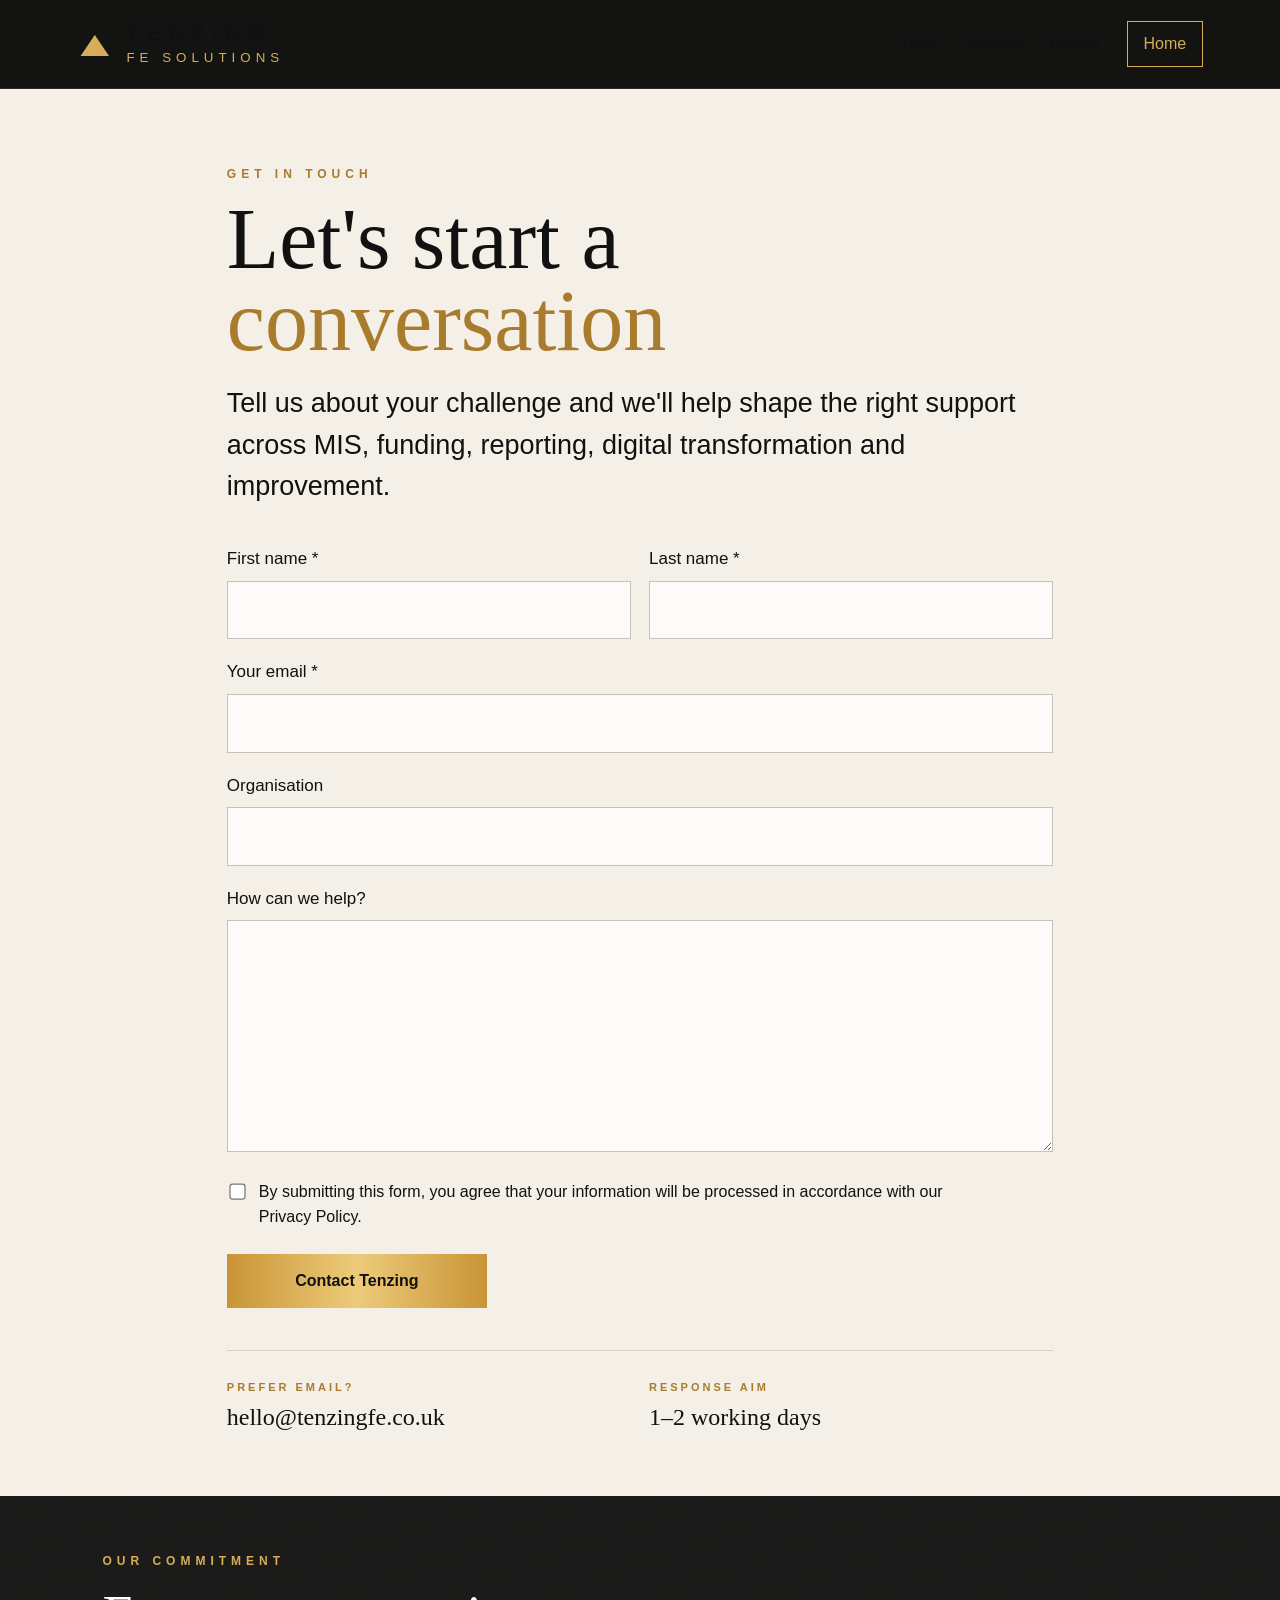
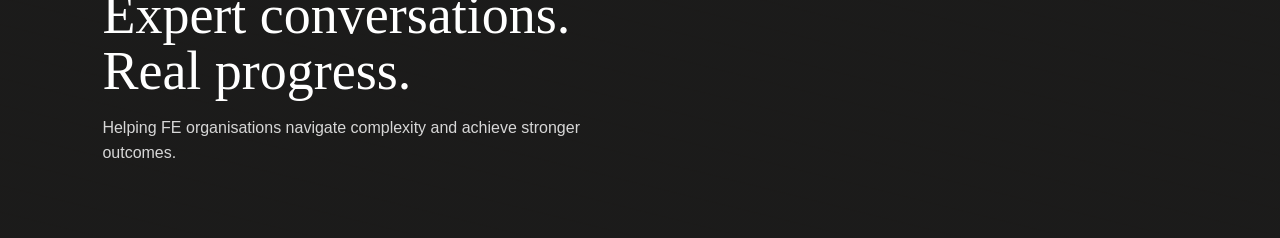
==== contact.html @ 24707d2e "Add files via upload" ====
<!DOCTYPE html>
<html lang="en">
<head>
  <meta charset="UTF-8" />
  <meta name="viewport" content="width=device-width, initial-scale=1.0" />
  <meta name="description" content="Contact Tenzing FE Solutions Ltd." />
  <title>Contact | Tenzing FE Solutions Ltd</title>
  <link rel="stylesheet" href="style.css" />
</head>
<body class="contact-body">
  <header class="site-header">
    <a class="brand" href="index.html" aria-label="Tenzing FE Solutions home">
      <span class="brand-mark">▲</span>
      <span class="brand-text">
        <strong>TENZING</strong>
        <small>FE SOLUTIONS</small>
      </span>
    </a>
    <nav class="desktop-nav" aria-label="Main navigation">
      <a href="index.html">Home</a>
      <a href="index.html#services">Services</a>
      <a href="contact.html" aria-current="page">Contact</a>
    </nav>
    <a class="header-cta" href="index.html">Home</a>
  </header>

  <main class="contact-main">
    <section class="contact-wrap">
      <p class="eyebrow dark-gold">GET IN TOUCH</p>
      <h1>Let's start a <span>conversation</span></h1>
      <p class="contact-intro">
        Tell us about your challenge and we'll help shape the right support across MIS, funding,
        reporting, digital transformation and improvement.
      </p>

      <form class="contact-form" action="https://formspree.io/f/YOUR-FORM-ID" method="POST">
        <div class="field-row">
          <div class="field">
            <label for="first-name">First name *</label>
            <input id="first-name" name="first-name" type="text" required />
          </div>
          <div class="field">
            <label for="last-name">Last name *</label>
            <input id="last-name" name="last-name" type="text" required />
          </div>
        </div>

        <div class="field">
          <label for="email">Your email *</label>
          <input id="email" name="email" type="email" required />
        </div>

        <div class="field">
          <label for="organisation">Organisation</label>
          <input id="organisation" name="organisation" type="text" />
        </div>

        <div class="field">
          <label for="message">How can we help?</label>
          <textarea id="message" name="message" rows="8"></textarea>
        </div>

        <label class="consent">
          <input type="checkbox" required />
          <span>
            By submitting this form, you agree that your information will be processed in accordance
            with our Privacy Policy.
          </span>
        </label>

        <button class="btn btn-gold submit-btn" type="submit">Contact Tenzing</button>
      </form>

      <div class="contact-details">
        <div>
          <span class="mini-label">PREFER EMAIL?</span>
          <strong>hello@tenzingfe.co.uk</strong>
        </div>
        <div>
          <span class="mini-label">RESPONSE AIM</span>
          <strong>1–2 working days</strong>
        </div>
      </div>
    </section>

    <section class="contact-footer-panel">
      <p class="eyebrow">OUR COMMITMENT</p>
      <h2>Expert conversations.<br />Real progress.</h2>
      <p>Helping FE organisations navigate complexity and achieve stronger outcomes.</p>
    </section>
  </main>
</body>
</html>
---- style.css ----
/* Tenzing FE Solutions Ltd - Version 1 */

:root {
  --black: #0b0b0b;
  --charcoal: #171717;
  --gold: #d7ad59;
  --gold-dark: #a97b2d;
  --cream: #f4efe7;
  --white: #ffffff;
  --muted: #b8b8b8;
  --border: #d9d2c7;
}

* {
  box-sizing: border-box;
}

html {
  scroll-behavior: smooth;
}

body {
  margin: 0;
  font-family: Arial, Helvetica, sans-serif;
  background: var(--black);
  color: var(--white);
  line-height: 1.55;
}

a {
  color: inherit;
}

.site-header {
  position: sticky;
  top: 0;
  z-index: 50;
  min-height: 86px;
  display: flex;
  align-items: center;
  gap: 28px;
  padding: 16px 6%;
  background: rgba(10, 10, 10, 0.96);
  border-bottom: 1px solid #2b2b2b;
  backdrop-filter: blur(10px);
}

.brand {
  display: inline-flex;
  align-items: center;
  gap: 14px;
  text-decoration: none;
  margin-right: auto;
}

.brand-mark {
  color: var(--gold);
  font-size: 36px;
  transform: scaleX(1.35);
}

.brand-text {
  display: flex;
  flex-direction: column;
  line-height: 1.05;
}

.brand-text strong {
  letter-spacing: 7px;
  font-size: 22px;
  font-weight: 500;
}

.brand-text small {
  margin-top: 6px;
  color: var(--gold);
  letter-spacing: 5px;
}

.desktop-nav {
  display: flex;
  gap: 28px;
}

.desktop-nav a {
  text-decoration: none;
  font-size: 14px;
}

.desktop-nav a:hover {
  color: var(--gold);
}

.header-cta {
  text-decoration: none;
  padding: 10px 16px;
  border: 1px solid var(--gold);
  color: var(--gold);
}

.hero {
  position: relative;
  min-height: 680px;
  display: flex;
  align-items: center;
  overflow: hidden;
  background:
    radial-gradient(circle at 82% 38%, rgba(215,173,89,.25), transparent 18%),
    linear-gradient(120deg, #0b0b0b 0%, #121212 56%, #211a10 100%);
}

.hero::after {
  content: "";
  position: absolute;
  right: -9%;
  bottom: -18%;
  width: 58%;
  height: 74%;
  opacity: .65;
  background:
    linear-gradient(145deg, transparent 0 35%, rgba(215,173,89,.22) 36% 37%, transparent 38%),
    linear-gradient(35deg, transparent 0 52%, rgba(255,255,255,.08) 53% 54%, transparent 55%);
  clip-path: polygon(12% 100%, 46% 16%, 60% 46%, 72% 5%, 100% 100%);
}

.hero-overlay {
  position: absolute;
  inset: 0;
  background: linear-gradient(90deg, rgba(0,0,0,.34), transparent);
}

.hero-inner {
  width: 100%;
  max-width: 1280px;
  margin: 0 auto;
  padding: 80px 6%;
  display: grid;
  grid-template-columns: minmax(0, 1fr) 180px;
  gap: 50px;
  position: relative;
  z-index: 2;
}

.hero-copy {
  max-width: 800px;
}

.eyebrow {
  margin: 0 0 16px;
  color: var(--gold);
  font-size: 12px;
  letter-spacing: 5px;
  font-weight: 700;
}

.dark-gold {
  color: var(--gold-dark);
}

h1, h2, h3 {
  font-family: Georgia, "Times New Roman", serif;
}

.hero h1 {
  max-width: 780px;
  margin: 12px 0 22px;
  font-size: clamp(48px, 7vw, 82px);
  line-height: .98;
  font-weight: 500;
}

.lead {
  max-width: 700px;
  margin: 0;
  font-size: clamp(18px, 2.1vw, 24px);
  color: #f2f2f2;
}

.hero-actions {
  display: flex;
  flex-wrap: wrap;
  gap: 14px;
  margin-top: 34px;
}

.btn {
  display: inline-flex;
  justify-content: center;
  align-items: center;
  min-height: 54px;
  padding: 14px 24px;
  text-decoration: none;
  border: 0;
  font-weight: 700;
  font-size: 16px;
  cursor: pointer;
}

.btn-gold {
  color: #111;
  background: linear-gradient(90deg, #c99436, #edcb7a, #c99436);
}

.btn-gold:hover {
  filter: brightness(1.05);
}

.btn-outline {
  color: #fff;
  border: 2px solid var(--gold);
  background: transparent;
}

.hero-tag {
  align-self: end;
  display: flex;
  flex-direction: column;
  gap: 7px;
  padding-bottom: 16px;
  color: #eee;
  font-size: 11px;
  letter-spacing: 4px;
}

.section {
  padding: 78px 6%;
}

.light {
  background: var(--cream);
  color: #111;
}

.dark {
  background: linear-gradient(135deg, #111, #080808);
}

.section-heading {
  max-width: 840px;
  margin-bottom: 34px;
}

.section-heading.compact {
  margin-bottom: 22px;
}

.section-heading h2,
.cta-strip h2,
.contact-footer-panel h2 {
  margin: 4px 0 14px;
  font-size: clamp(36px, 5vw, 54px);
  line-height: 1.05;
  font-weight: 500;
}

.section-heading > p:last-child {
  color: #555;
  max-width: 700px;
}

.service-grid,
.benefit-grid {
  display: grid;
  gap: 18px;
}

.service-grid {
  grid-template-columns: repeat(4, 1fr);
}

.service-card {
  min-height: 245px;
  padding: 28px;
  background: white;
  border: 1px solid #ded8cf;
  border-radius: 7px;
}

.service-card .icon {
  width: 48px;
  height: 48px;
  display: grid;
  place-items: center;
  margin-bottom: 24px;
  border: 1px solid var(--gold-dark);
  border-radius: 50%;
  color: var(--gold-dark);
  font-size: 24px;
}

.service-card h3 {
  margin: 0 0 10px;
  font-size: 24px;
}

.service-card p {
  margin: 0;
  color: #555;
}

.benefit-grid {
  grid-template-columns: repeat(3, 1fr);
}

.benefit-grid article {
  padding: 24px 26px 24px 0;
  border-right: 1px solid #3c3c3c;
}

.benefit-grid article:last-child {
  border-right: none;
}

.round-icon {
  width: 52px;
  height: 52px;
  display: grid;
  place-items: center;
  border: 1px solid var(--gold);
  border-radius: 50%;
  color: var(--gold);
  margin-bottom: 20px;
  font-family: Georgia, serif;
}

.benefit-grid h3 {
  margin: 0 0 10px;
  font-size: 24px;
}

.benefit-grid p {
  margin: 0;
  color: #cfcfcf;
}

.cta-strip {
  display: flex;
  justify-content: space-between;
  align-items: center;
  gap: 30px;
  padding: 48px 6%;
  background:
    linear-gradient(rgba(21,16,10,.95), rgba(21,16,10,.95)),
    repeating-linear-gradient(12deg, transparent 0 22px, rgba(215,173,89,.08) 23px 24px);
}

.cta-strip h2 {
  margin: 0;
}

footer {
  display: flex;
  justify-content: space-between;
  gap: 30px;
  padding: 34px 6%;
  color: #aaa;
  background: #050505;
  font-size: 14px;
}

footer p {
  margin: 6px 0 0;
}

/* Contact page */

.contact-body {
  background: var(--cream);
  color: #111;
}

.contact-main {
  background: var(--cream);
}

.contact-wrap {
  max-width: 980px;
  margin: 0 auto;
  padding: 76px 6% 60px;
}

.contact-wrap h1 {
  margin: 5px 0 20px;
  font-size: clamp(52px, 8vw, 86px);
  line-height: .95;
  font-weight: 500;
}

.contact-wrap h1 span {
  color: var(--gold-dark);
}

.contact-intro {
  max-width: 820px;
  margin: 0 0 38px;
  font-size: clamp(19px, 2.6vw, 27px);
}

.contact-form {
  max-width: 850px;
}

.field-row {
  display: grid;
  grid-template-columns: 1fr 1fr;
  gap: 18px;
}

.field {
  margin-bottom: 20px;
}

.field label {
  display: block;
  margin-bottom: 8px;
  font-size: 17px;
}

.field input,
.field textarea {
  width: 100%;
  border: 1px solid #c9c1b7;
  background: rgba(255,255,255,.78);
  padding: 16px;
  font: inherit;
  outline: none;
}

.field input:focus,
.field textarea:focus {
  border-color: var(--gold-dark);
  box-shadow: 0 0 0 3px rgba(169,123,45,.10);
}

.consent {
  display: flex;
  gap: 12px;
  align-items: flex-start;
  margin: 4px 0 24px;
  max-width: 740px;
}

.consent input {
  margin-top: 5px;
  transform: scale(1.25);
}

.submit-btn {
  min-width: 260px;
}

.contact-details {
  display: grid;
  grid-template-columns: 1fr 1fr;
  gap: 18px;
  margin-top: 42px;
  padding-top: 28px;
  border-top: 1px solid #d6cfc5;
}

.contact-details > div {
  display: flex;
  flex-direction: column;
  gap: 3px;
}

.mini-label {
  color: var(--gold-dark);
  font-size: 11px;
  letter-spacing: 3px;
  font-weight: 700;
}

.contact-details strong {
  font-family: Georgia, serif;
  font-size: 24px;
  font-weight: 500;
}

.contact-footer-panel {
  padding: 56px 8%;
  color: white;
  background:
    linear-gradient(rgba(11,11,11,.93), rgba(11,11,11,.93)),
    repeating-linear-gradient(14deg, transparent 0 24px, rgba(215,173,89,.07) 25px 26px);
}

.contact-footer-panel p:last-child {
  max-width: 520px;
  color: #d7d7d7;
}

@media (max-width: 900px) {
  .desktop-nav,
  .header-cta {
    display: none;
  }

  .site-header {
    min-height: 76px;
    padding: 14px 5%;
  }

  .brand-text strong {
    font-size: 19px;
    letter-spacing: 5px;
  }

  .brand-text small {
    font-size: 10px;
  }

  .hero {
    min-height: 670px;
  }

  .hero-inner {
    grid-template-columns: 1fr;
    padding: 70px 6%;
  }

  .hero-tag {
    display: none;
  }

  .service-grid,
  .benefit-grid {
    grid-template-columns: 1fr;
  }

  .benefit-grid article {
    border-right: none;
    border-bottom: 1px solid #333;
    padding-right: 0;
    padding-bottom: 28px;
  }

  .benefit-grid article:last-child {
    border-bottom: none;
  }

  .cta-strip {
    align-items: flex-start;
    flex-direction: column;
  }

  footer {
    flex-direction: column;
  }

  .field-row,
  .contact-details {
    grid-template-columns: 1fr;
  }
}
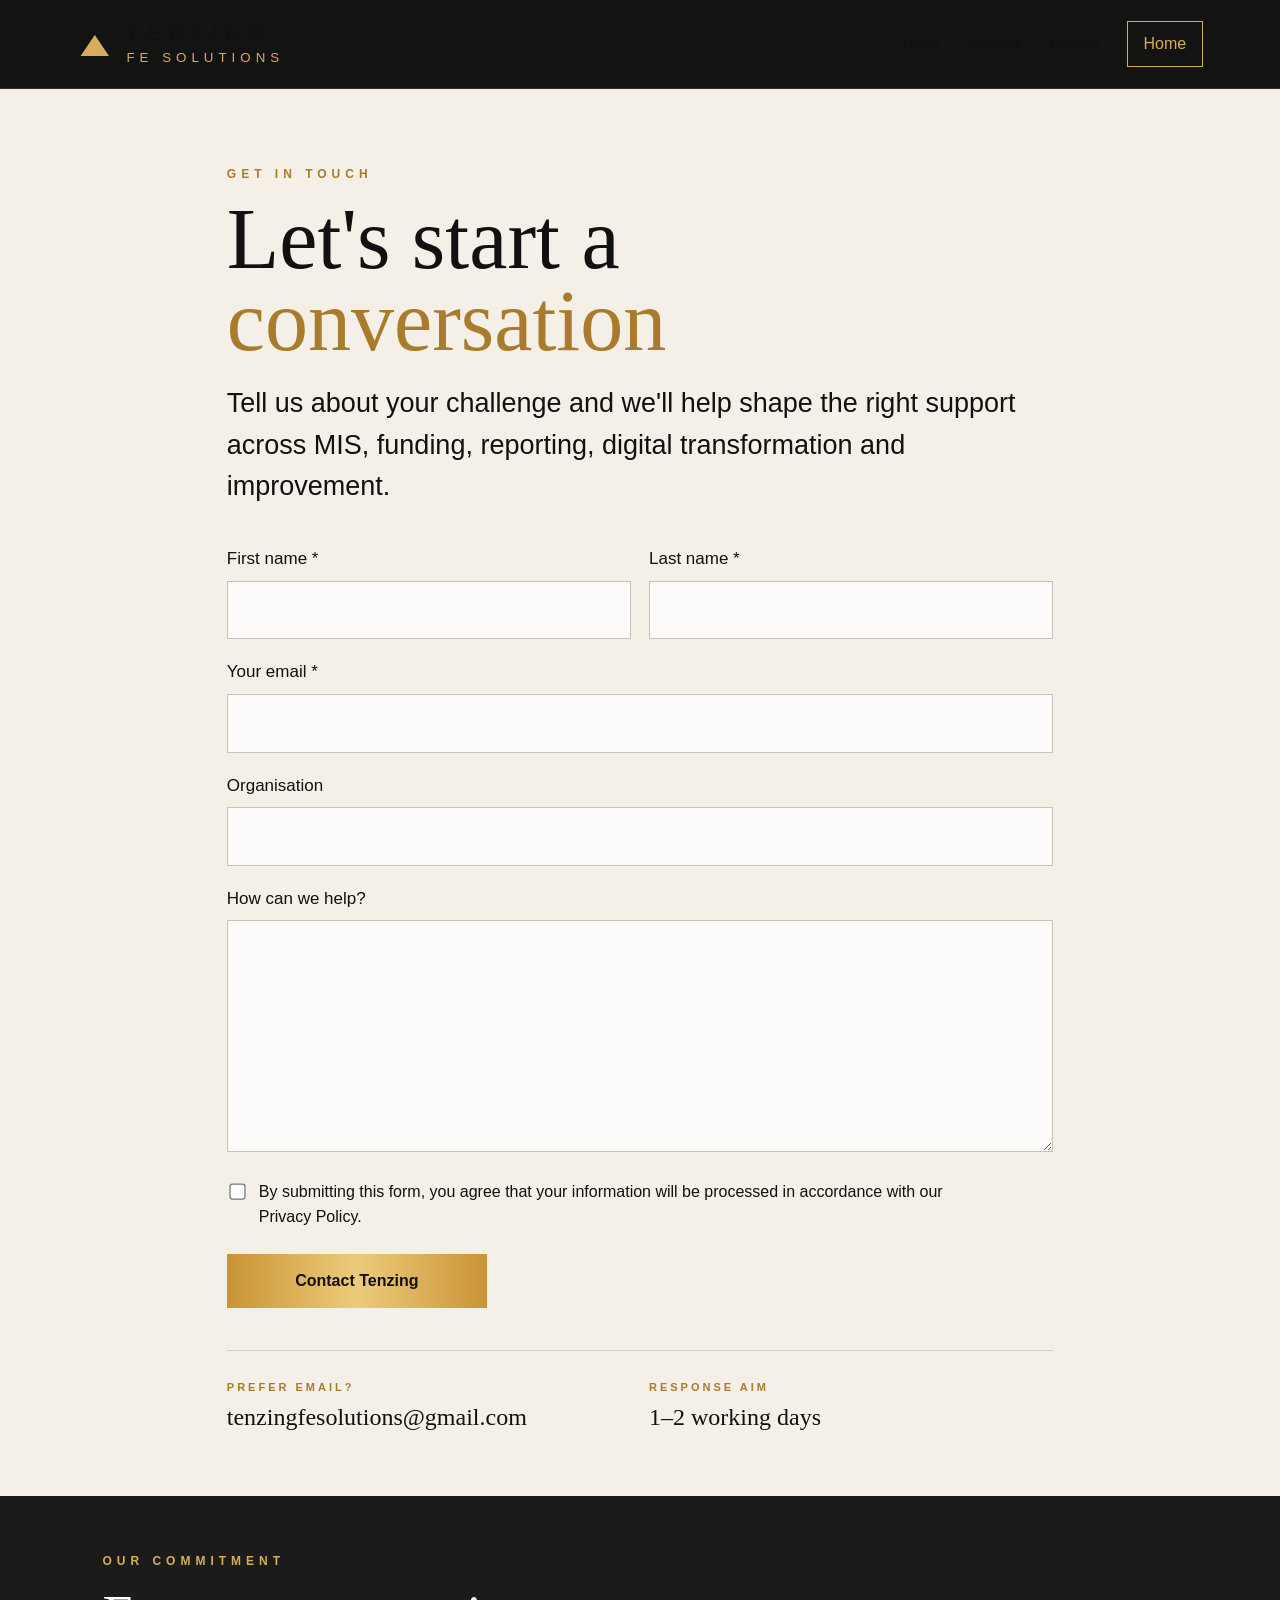
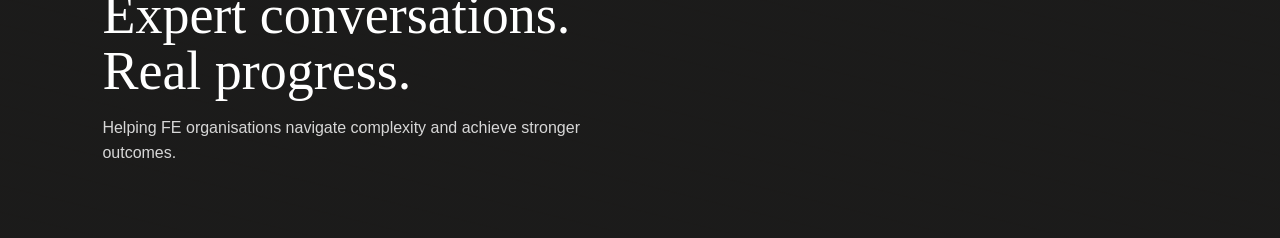
==== commit 11162972: "Update contact.html" ====
--- a/contact.html
+++ b/contact.html
@@ -74,7 +74,7 @@
       <div class="contact-details">
         <div>
           <span class="mini-label">PREFER EMAIL?</span>
-          <strong>hello@tenzingfe.co.uk</strong>
+          <strong>tenzingfesolutions@gmail.com</strong>
         </div>
         <div>
           <span class="mini-label">RESPONSE AIM</span>
--- a/style.css
+++ b/style.css
@@ -543,6 +543,134 @@
     align-items: flex-start;
     flex-direction: column;
   }
+  /* =========================
+   MOBILE RESPONSIVE FIXES
+   ========================= */
+
+html,
+body {
+  width: 100%;
+  max-width: 100%;
+  overflow-x: hidden;
+}
+
+* {
+  box-sizing: border-box;
+}
+
+img,
+svg {
+  max-width: 100%;
+  height: auto;
+}
+
+@media (max-width: 768px) {
+
+  body {
+    overflow-x: hidden;
+  }
+
+  header,
+  .header,
+  .navbar,
+  .nav,
+  .hero,
+  .hero-content,
+  main,
+  section,
+  .container {
+    width: 100%;
+    max-width: 100%;
+  }
+
+  .container,
+  .hero,
+  .hero-content,
+  section {
+    padding-left: 24px;
+    padding-right: 24px;
+  }
+
+  /* Main hero headline */
+  .hero h1,
+  .hero-title,
+  h1 {
+    font-size: clamp(3rem, 13vw, 4.8rem);
+    line-height: 0.98;
+    letter-spacing: -0.03em;
+    max-width: 100%;
+    overflow-wrap: break-word;
+    word-break: normal;
+  }
+
+  /* Gold strapline */
+  .hero .eyebrow,
+  .eyebrow,
+  .kicker,
+  .overline {
+    font-size: 1rem;
+    line-height: 1.5;
+    letter-spacing: 0.3em;
+    max-width: 100%;
+  }
+
+  /* Supporting paragraph */
+  .hero p,
+  .hero-copy,
+  .hero-description {
+    font-size: 1.25rem;
+    line-height: 1.55;
+    max-width: 100%;
+  }
+
+  /* Logo / brand area */
+  .logo,
+  .brand,
+  .site-logo {
+    max-width: 100%;
+  }
+
+  /* Prevent buttons / links overflowing */
+  a,
+  button,
+  .btn {
+    max-width: 100%;
+  }
+}
+
+@media (max-width: 480px) {
+
+  .container,
+  .hero,
+  .hero-content,
+  section {
+    padding-left: 20px;
+    padding-right: 20px;
+  }
+
+  .hero h1,
+  .hero-title,
+  h1 {
+    font-size: clamp(2.8rem, 14vw, 4rem);
+    line-height: 1;
+  }
+
+  .hero p,
+  .hero-copy,
+  .hero-description {
+    font-size: 1.1rem;
+    line-height: 1.55;
+  }
+
+  .hero .eyebrow,
+  .eyebrow,
+  .kicker,
+  .overline {
+    font-size: 0.9rem;
+    letter-spacing: 0.24em;
+  }
+}
+  
 
   footer {
     flex-direction: column;
@@ -553,3 +681,47 @@
     grid-template-columns: 1fr;
   }
 }
+/* Final mobile hero refinement */
+
+@media (max-width: 768px) {
+
+  .hero {
+    padding-top: 70px;
+    padding-bottom: 70px;
+  }
+
+  .hero h1,
+  .hero-title,
+  h1 {
+    font-size: clamp(2.7rem, 11vw, 3.8rem);
+    line-height: 1.03;
+    letter-spacing: -0.025em;
+    margin-bottom: 28px;
+  }
+
+  .hero p,
+  .hero-copy,
+  .hero-description {
+    font-size: 1.1rem;
+    line-height: 1.55;
+    margin-bottom: 30px;
+  }
+
+  .hero .eyebrow,
+  .eyebrow,
+  .kicker,
+  .overline {
+    font-size: 0.82rem;
+    letter-spacing: 0.28em;
+    line-height: 1.6;
+    margin-bottom: 28px;
+  }
+
+  .hero .btn,
+  .hero a.btn,
+  .cta-button {
+    width: 100%;
+    text-align: center;
+    padding: 16px 18px;
+  }
+}
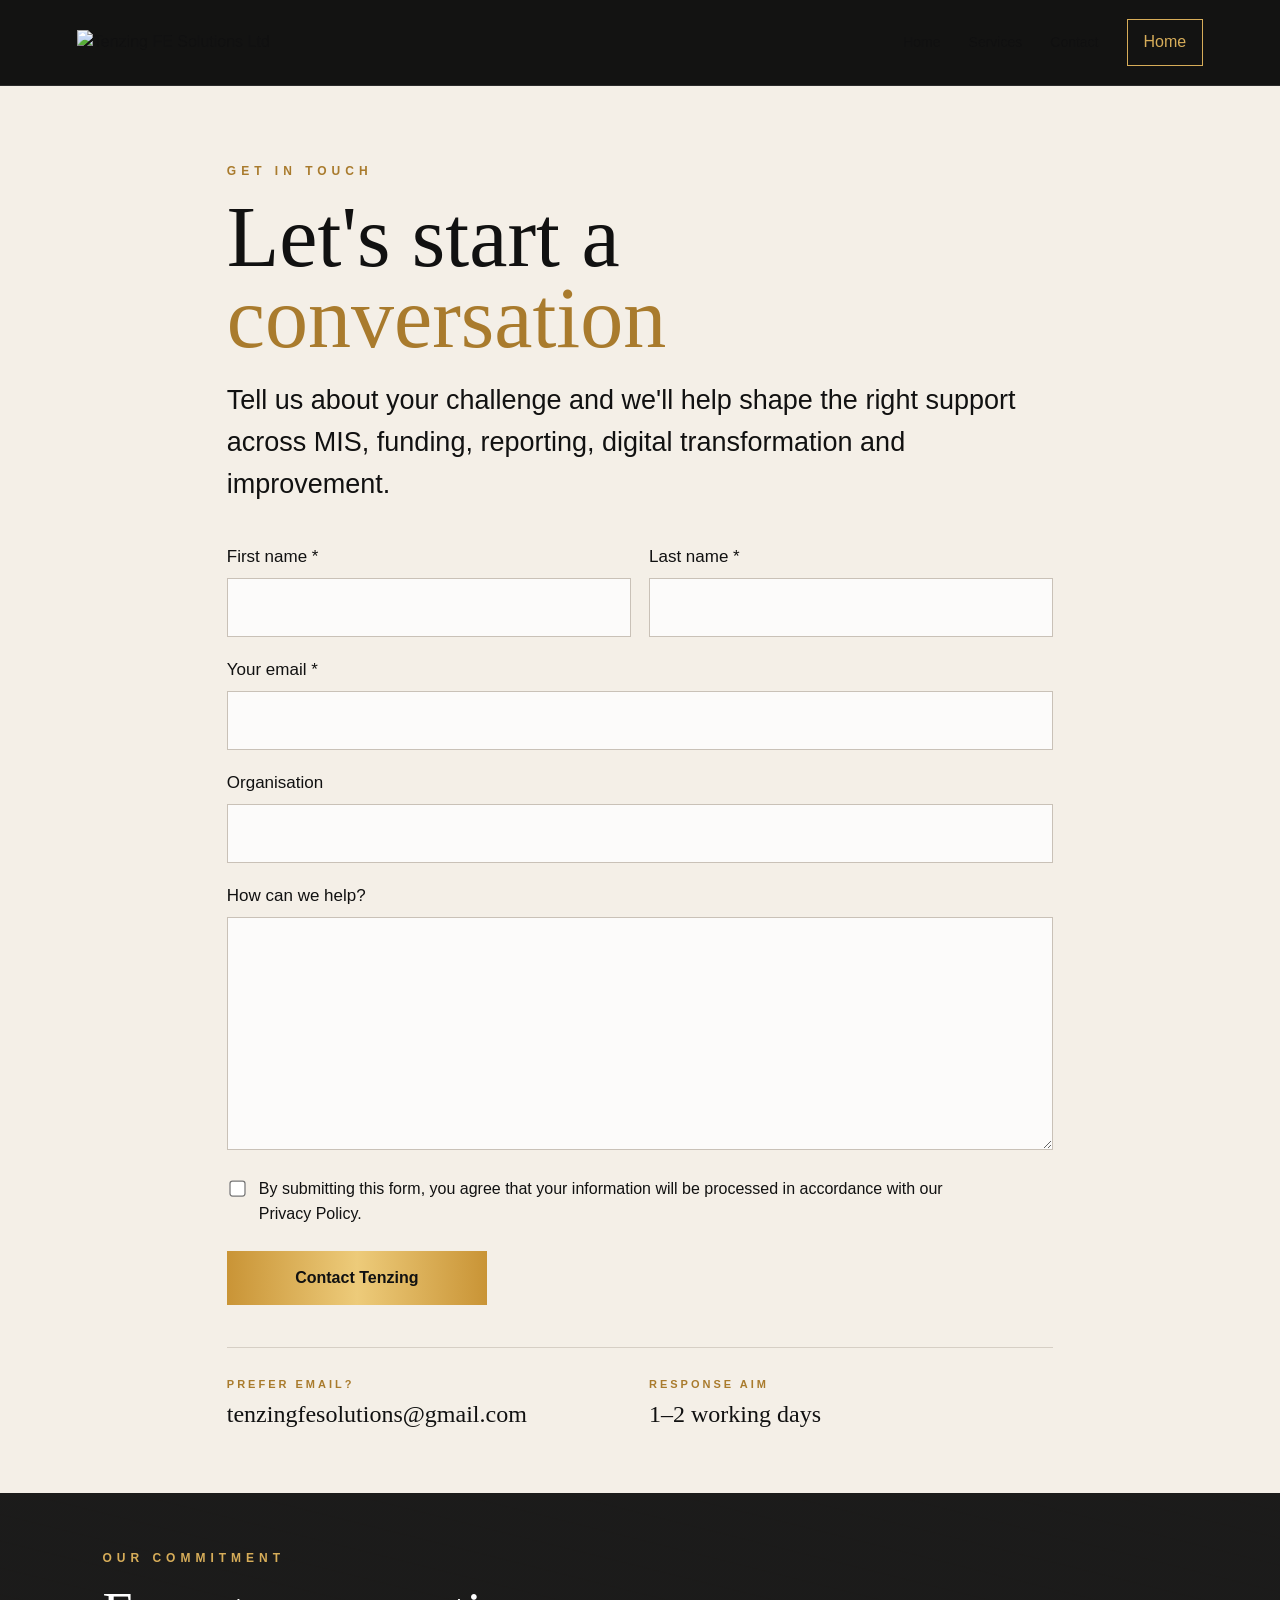
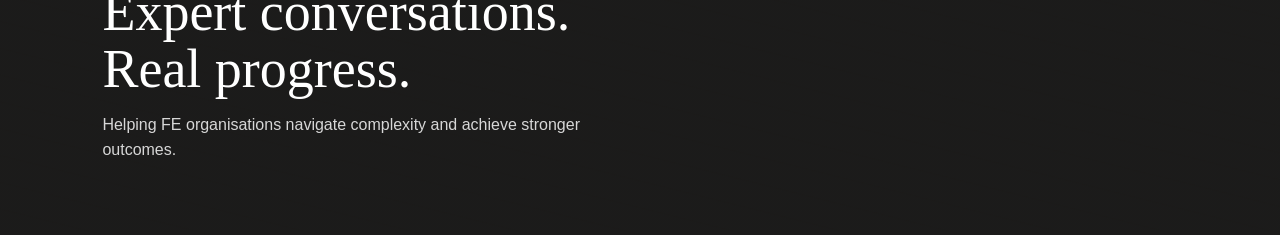
==== commit 08af21ff: "Update contact.html" ====
--- a/contact.html
+++ b/contact.html
@@ -9,13 +9,11 @@
 </head>
 <body class="contact-body">
   <header class="site-header">
-    <a class="brand" href="index.html" aria-label="Tenzing FE Solutions home">
-      <span class="brand-mark">▲</span>
-      <span class="brand-text">
-        <strong>TENZING</strong>
-        <small>FE SOLUTIONS</small>
-      </span>
-    </a>
+    <a class="brand" href="index.html">
+    <img src="tenzing-logo.png"
+         alt="Tenzing FE Solutions Ltd"
+         class="site-logo">
+</a>
     <nav class="desktop-nav" aria-label="Main navigation">
       <a href="index.html">Home</a>
       <a href="index.html#services">Services</a>
--- a/style.css
+++ b/style.css
@@ -725,3 +725,24 @@
     padding: 16px 18px;
   }
 }
+@media (max-width: 768px) {
+  .contact-hero h1,
+  .contact-page h1,
+  .contact h1 {
+    font-size: 2.25rem !important;
+    line-height: 1.08 !important;
+    letter-spacing: -0.02em;
+    max-width: 100%;
+    word-break: normal;
+    overflow-wrap: normal;
+    hyphens: none;
+  }
+}
+
+@media (max-width: 480px) {
+  .contact-hero h1,
+  .contact-page h1,
+  .contact h1 {
+    font-size: 2rem !important;
+  }
+}
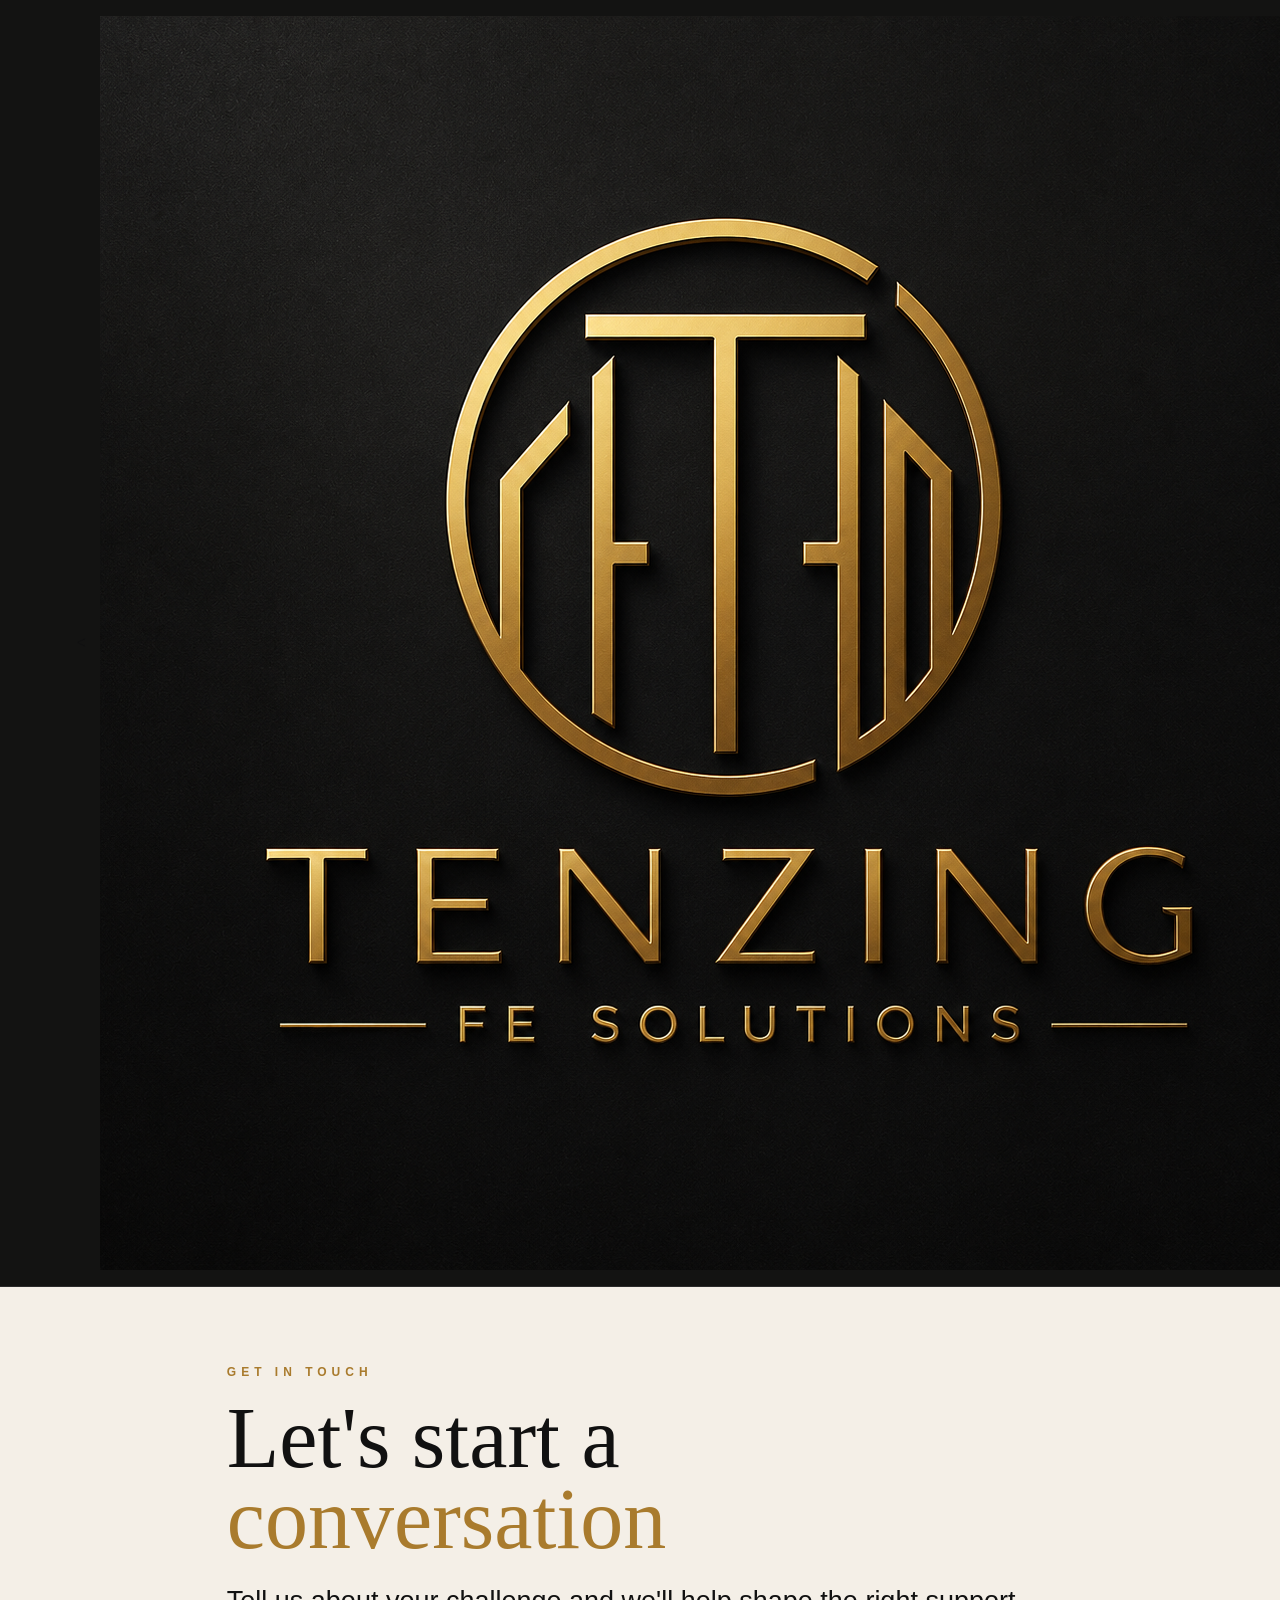
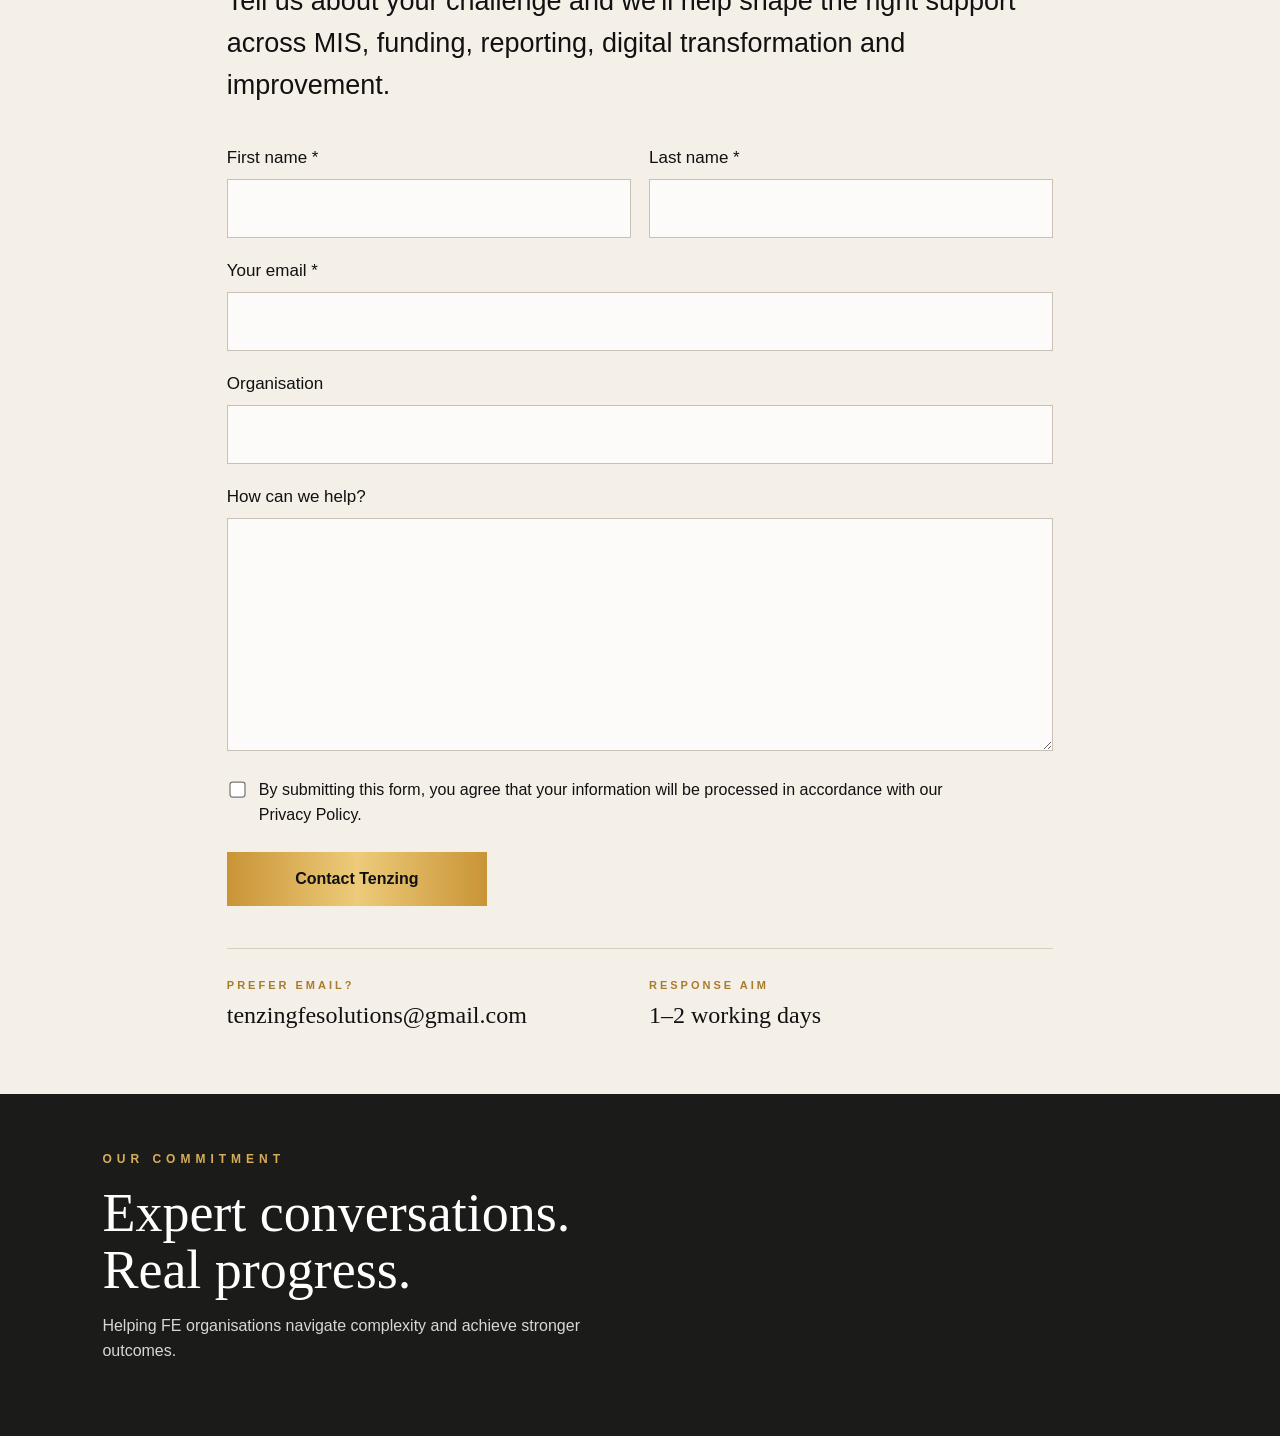
==== commit ee1643a1: "Update contact.html" ====
--- a/contact.html
+++ b/contact.html
@@ -10,9 +10,9 @@
 <body class="contact-body">
   <header class="site-header">
     <a class="brand" href="index.html">
-    <img src="tenzing-logo.png"
-         alt="Tenzing FE Solutions Ltd"
-         class="site-logo">
+    <<img src="Luxurious Gold Tenzing Emblem Logo (1).png"
+     alt="Tenzing FE Solutions Ltd"
+     class="site-logo">
 </a>
     <nav class="desktop-nav" aria-label="Main navigation">
       <a href="index.html">Home</a>
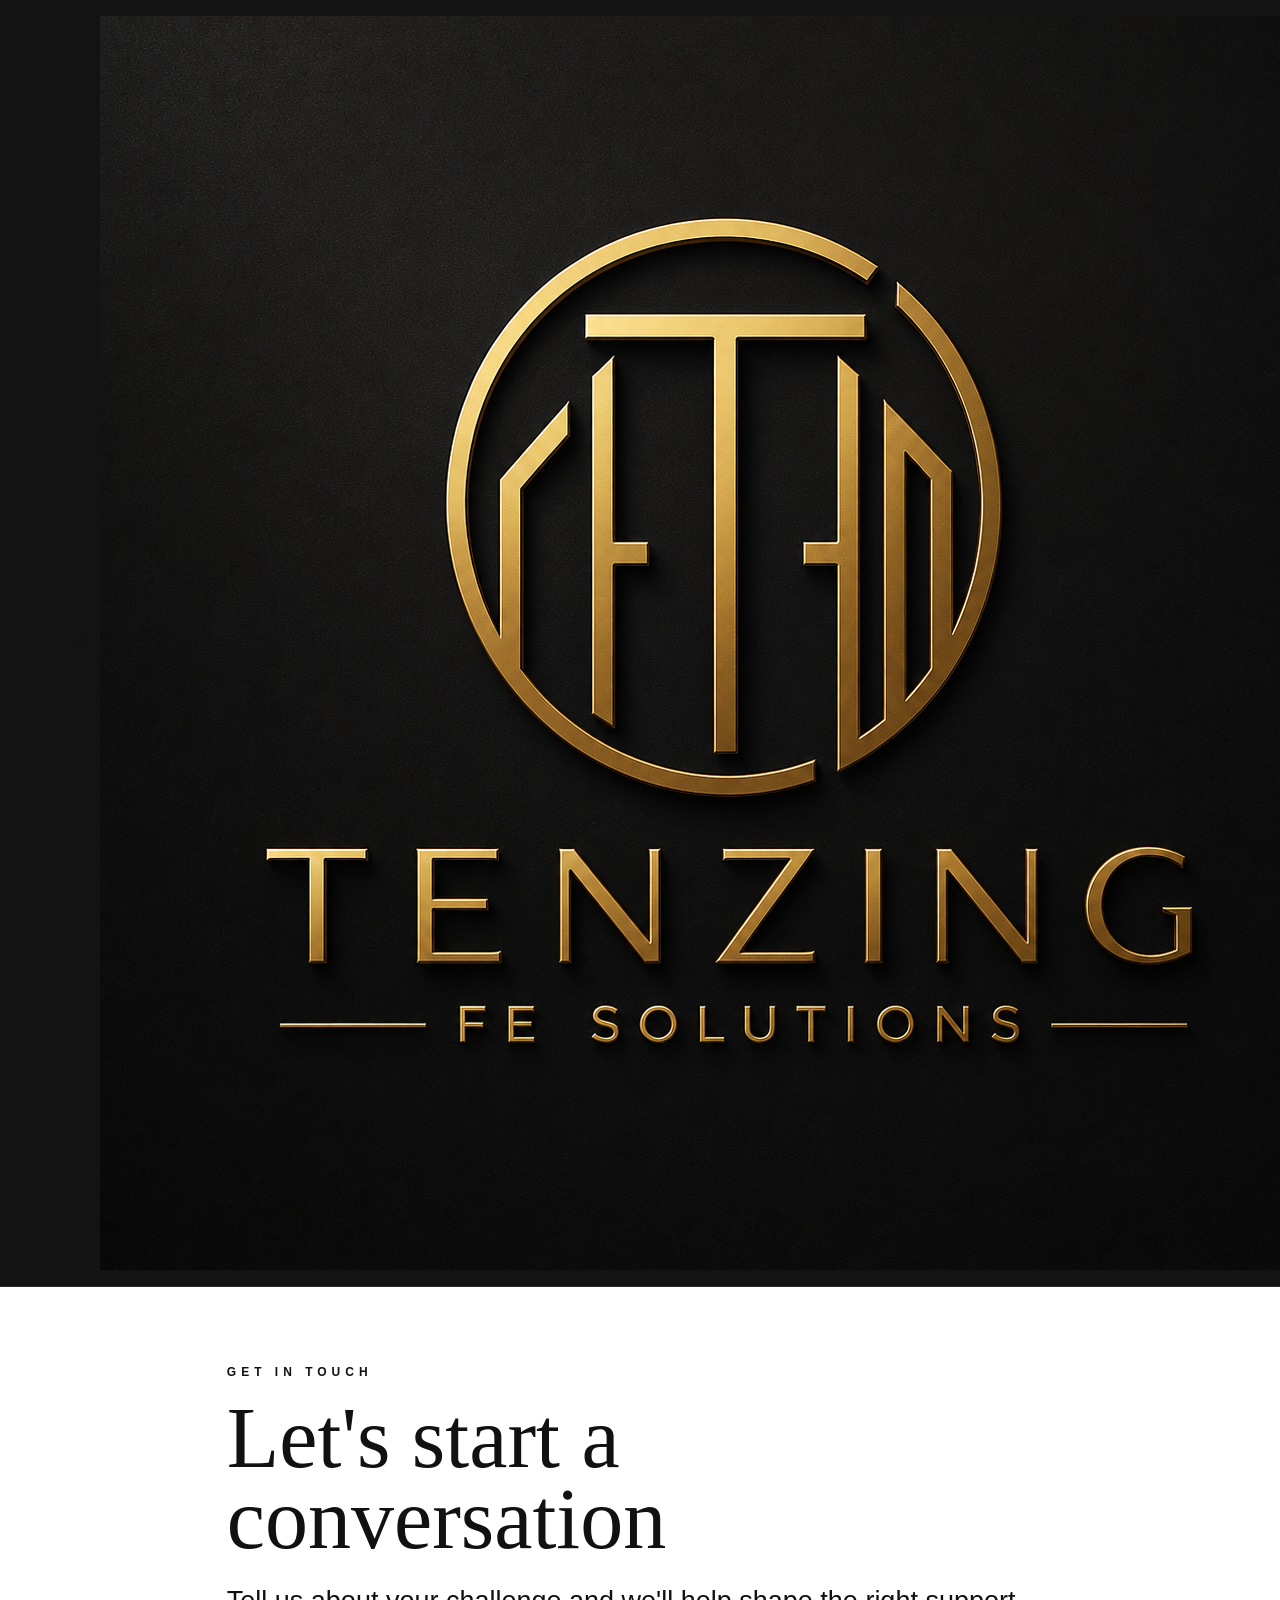
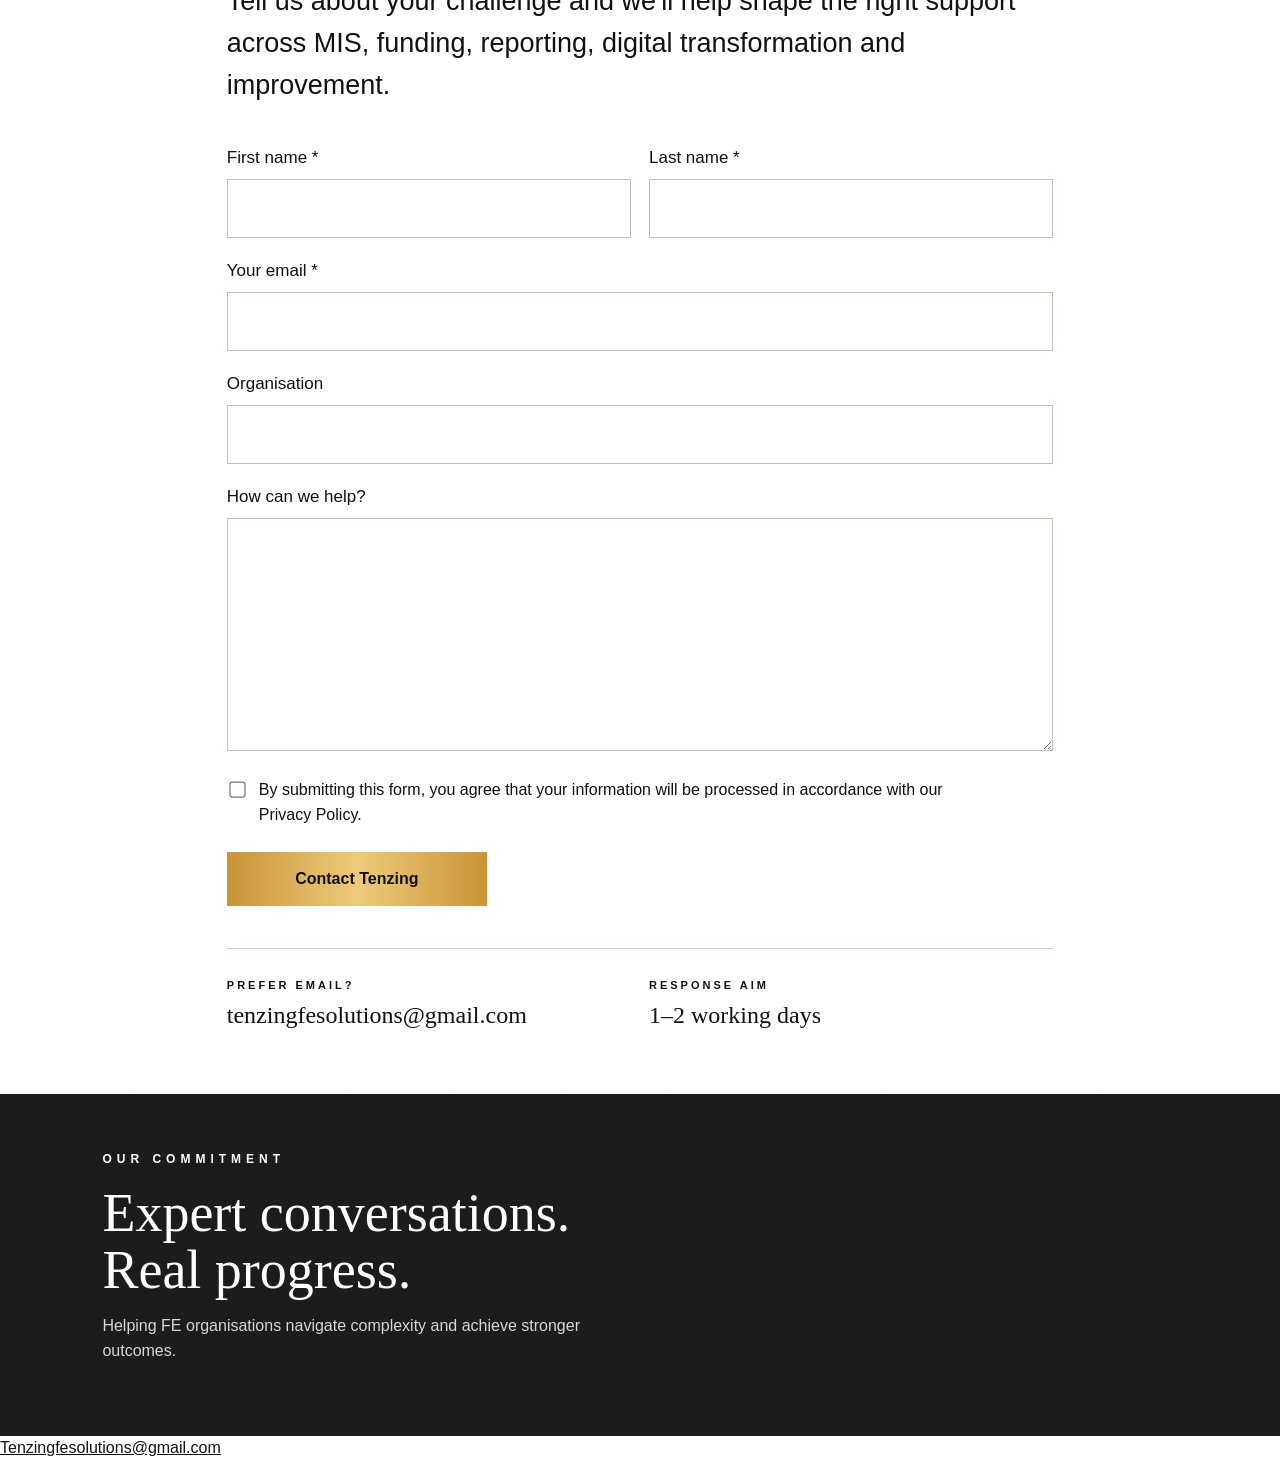
==== commit f3b7da84: "Update contact.html" ====
--- a/contact.html
+++ b/contact.html
@@ -89,3 +89,6 @@
   </main>
 </body>
 </html>
+<a href="mailto:Tenzingfesolutions@gmail.com" class="contact-email">
+  Tenzingfesolutions@gmail.com
+</a>
--- a/style.css
+++ b/style.css
@@ -1,4 +1,4 @@
-/* Tenzing FE Solutions Ltd - Version 1 */
+i/* Tenzing FE Solutions Ltd - Version 1 */
 
 :root {
   --black: #0b0b0b;
@@ -745,4 +745,129 @@
   .contact h1 {
     font-size: 2rem !important;
   }
-}
+}/* =================================
+   CONTACT PAGE - FINAL MOBILE FIX
+   ================================= */
+
+@media (max-width: 768px) {
+
+  /* Compact logo/header */
+  .site-header {
+    min-height: auto !important;
+    padding: 18px 22px !important;
+  }
+
+  .site-header .brand {
+    width: auto !important;
+    max-width: 100% !important;
+    display: block !important;
+  }
+
+  .site-header .site-logo {
+    width: 190px !important;
+    max-width: 190px !important;
+    height: auto !important;
+    display: block !important;
+    margin: 0 !important;
+  }
+
+  /* Contact page spacing */
+  .contact-wrap {
+    padding-left: 24px !important;
+    padding-right: 24px !important;
+    padding-top: 55px !important;
+  }
+
+  /* Let's start a conversation */
+  .contact-wrap h1 {
+    font-size: 2.55rem !important;
+    line-height: 1.05 !important;
+    letter-spacing: -0.03em !important;
+    max-width: 100% !important;
+    word-break: normal !important;
+    overflow-wrap: normal !important;
+    hyphens: none !important;
+  }
+
+  .contact-wrap h1 span {
+    white-space: normal !important;
+  }
+
+  /* Introductory paragraph */
+  .contact-intro {
+    font-size: 1.15rem !important;
+    line-height: 1.55 !important;
+  }
+
+  /* Email address in contact details */
+  .contact-details a[href^="mailto:"],
+  a[href^="mailto:"] {
+    font-size: 1.45rem !important;
+    line-height: 1.2 !important;
+    word-break: break-word !important;
+    overflow-wrap: anywhere !important;
+    max-width: 100% !important;
+    display: block !important;
+  }
+}
+
+@media (max-width: 480px) {
+
+  .site-header .site-logo {
+    width: 165px !important;
+    max-width: 165px !important;
+  }
+
+  .contact-wrap h1 {
+    font-size: 2.2rem !important;
+  }
+
+  .contact-details a[href^="mailto:"],
+  a[href^="mailto:"] {
+    font-size: 1.25rem !important;
+  }
+}/* FINAL MOBILE TIDY-UP */
+
+@media (max-width: 768px) {
+
+  /* Contact email */
+  .contact-details a[href^="mailto:"],
+  a[href^="mailto:"] {
+    font-size: 1.15rem !important;
+    line-height: 1.3 !important;
+    display: block !important;
+    max-width: 100% !important;
+    overflow-wrap: anywhere !important;
+    word-break: break-word !important;
+  }
+
+  /* Homepage hero heading */
+  .hero h1,
+  .hero-title,
+  .home-hero h1 {
+    font-size: 3rem !important;
+    line-height: 1.02 !important;
+    max-width: 100% !important;
+  }
+
+  /* Homepage brand block */
+  .hero,
+  .home-hero {
+    overflow: hidden !important;
+  }
+}
+
+@media (max-width: 480px) {
+
+  .contact-details a[href^="mailto:"],
+  a[href^="mailto:"] {
+    font-size: 1rem !important;
+  }
+
+  .hero h1,
+  .hero-title,
+  .home-hero h1 {
+    font-size: 2.6rem !important;
+  }
+}
+
